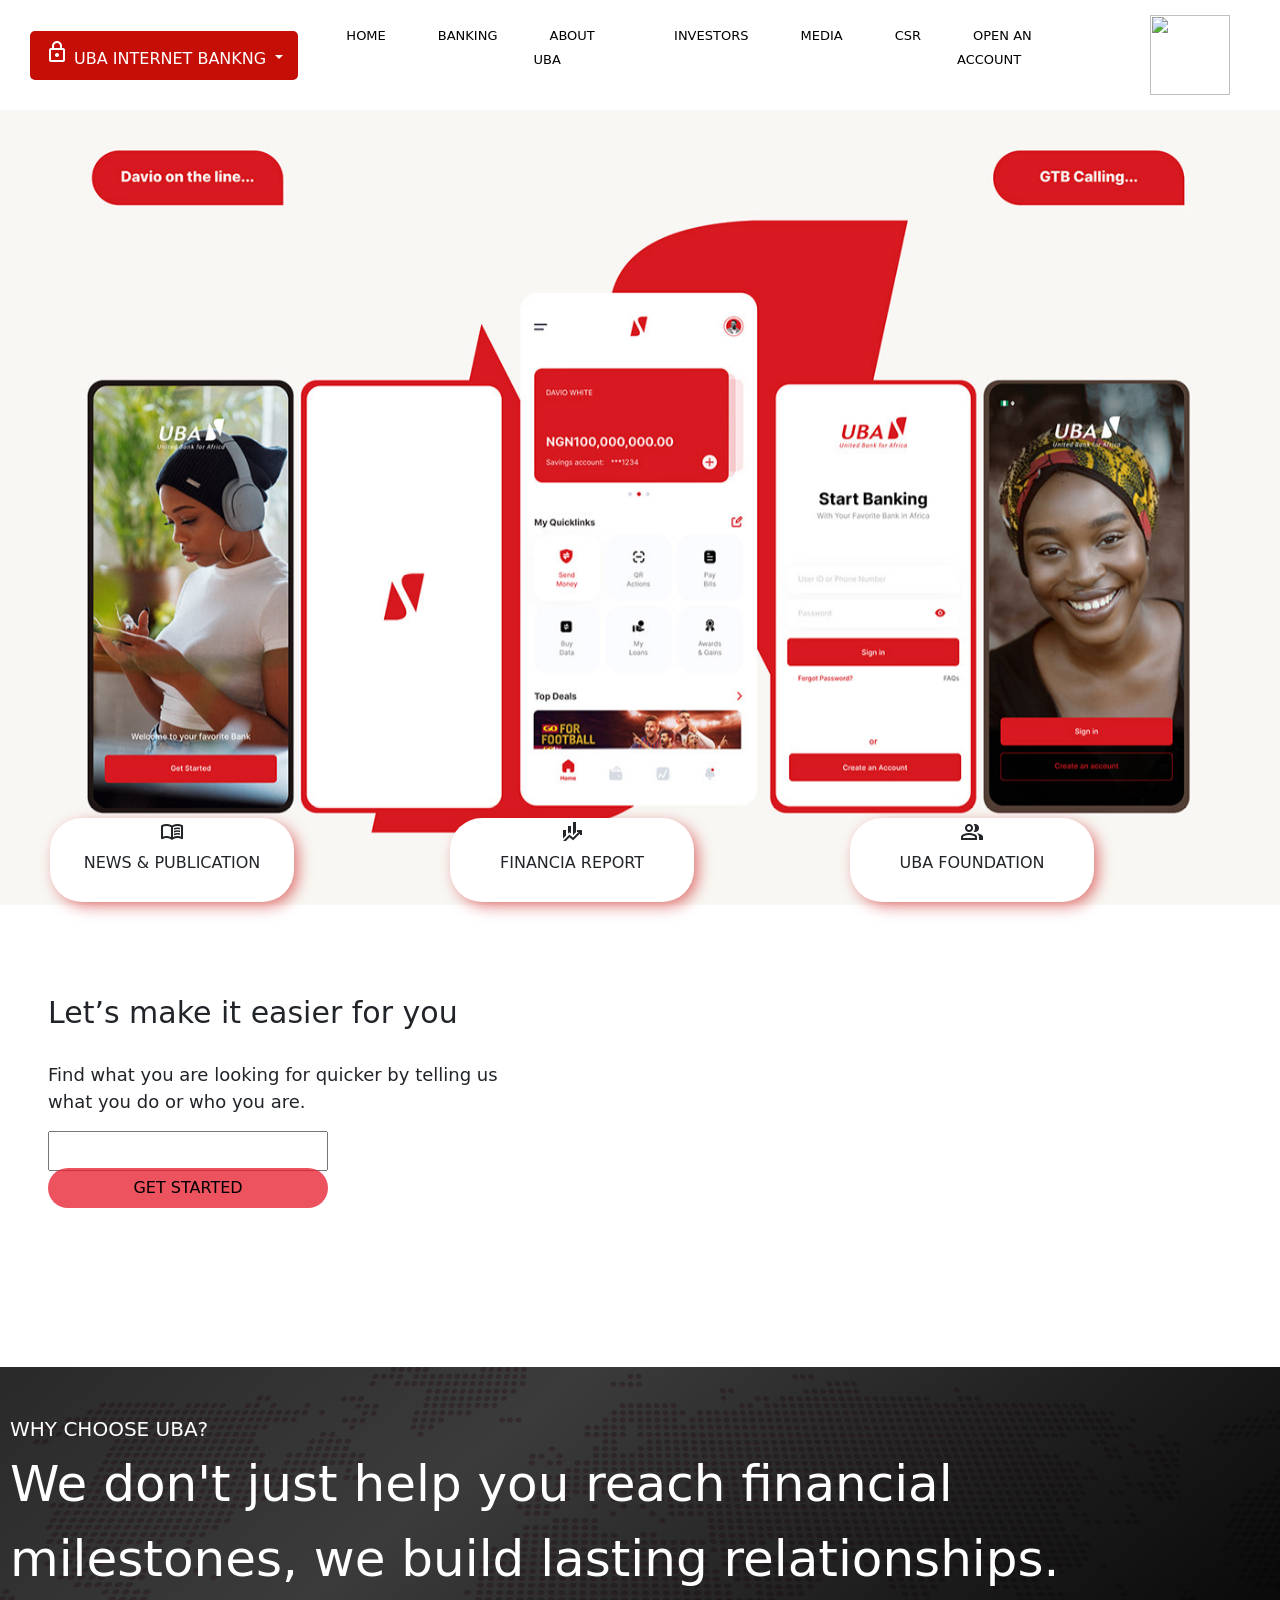
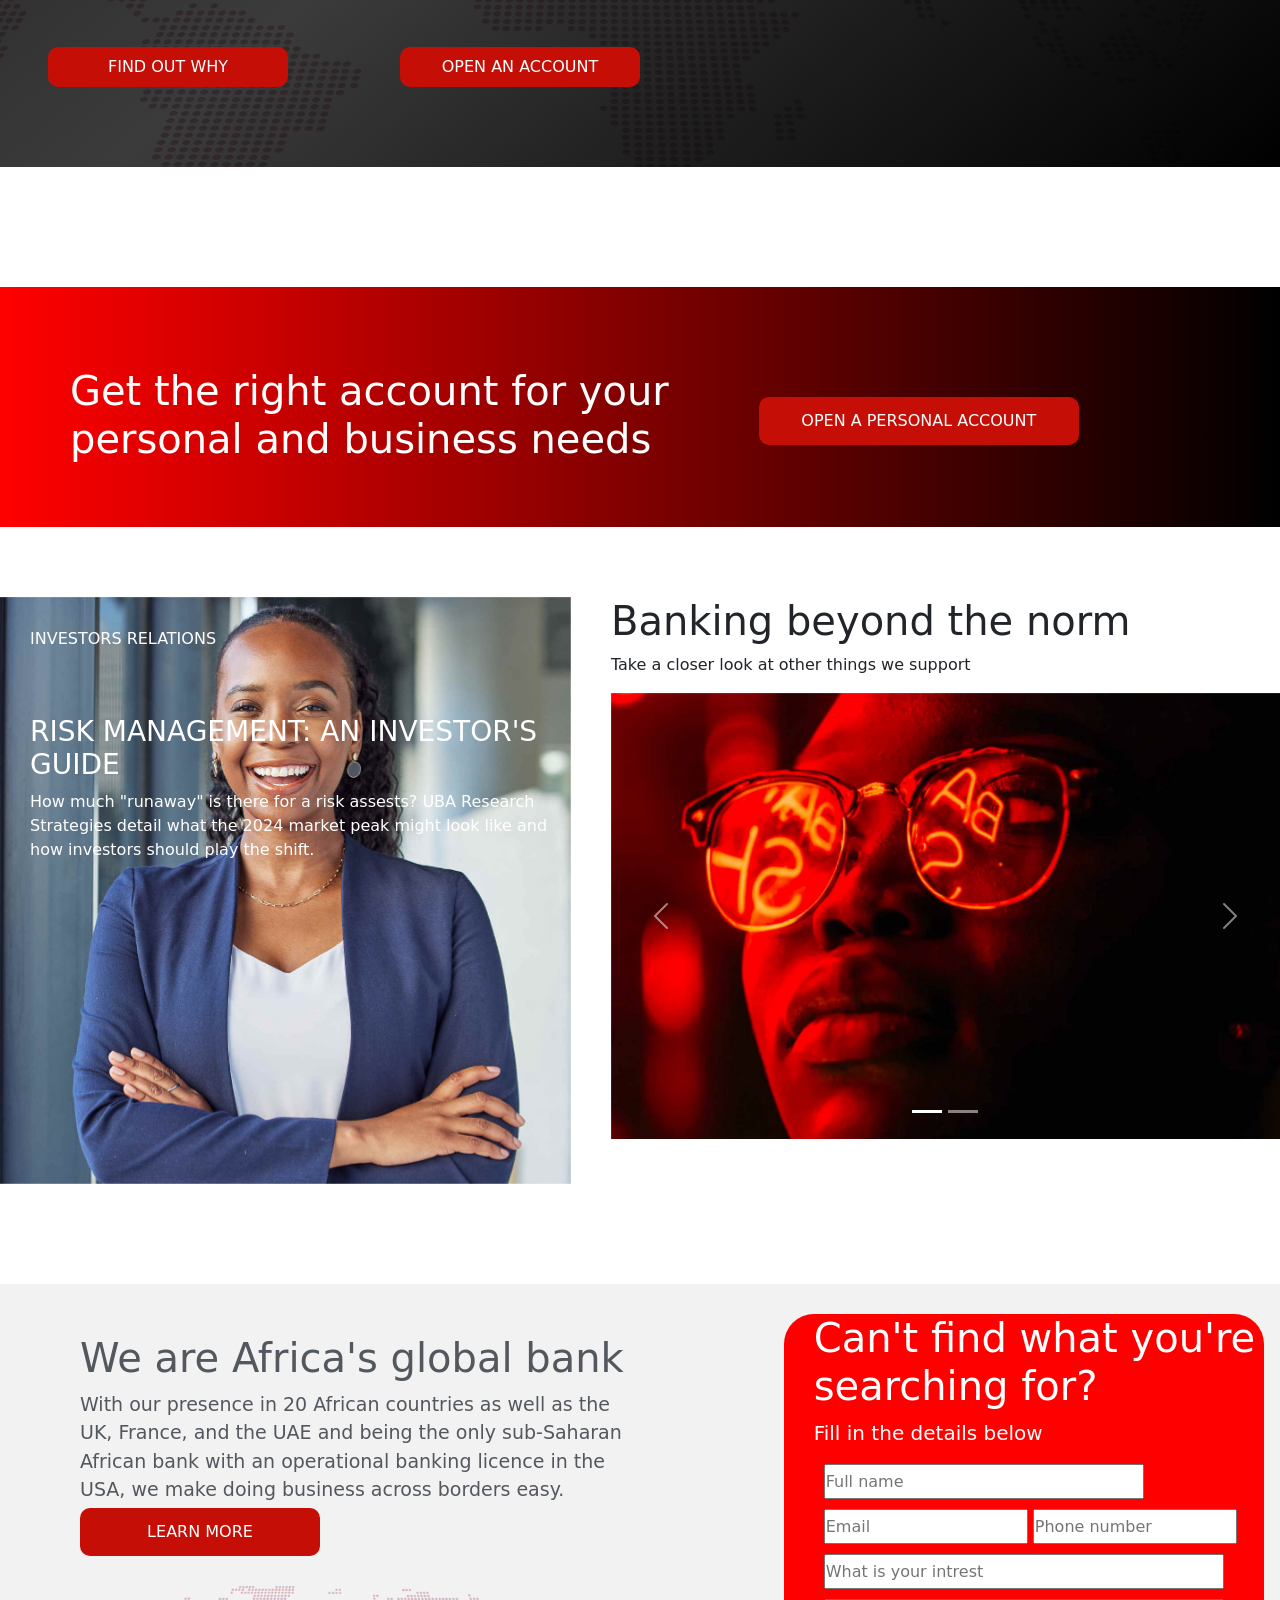
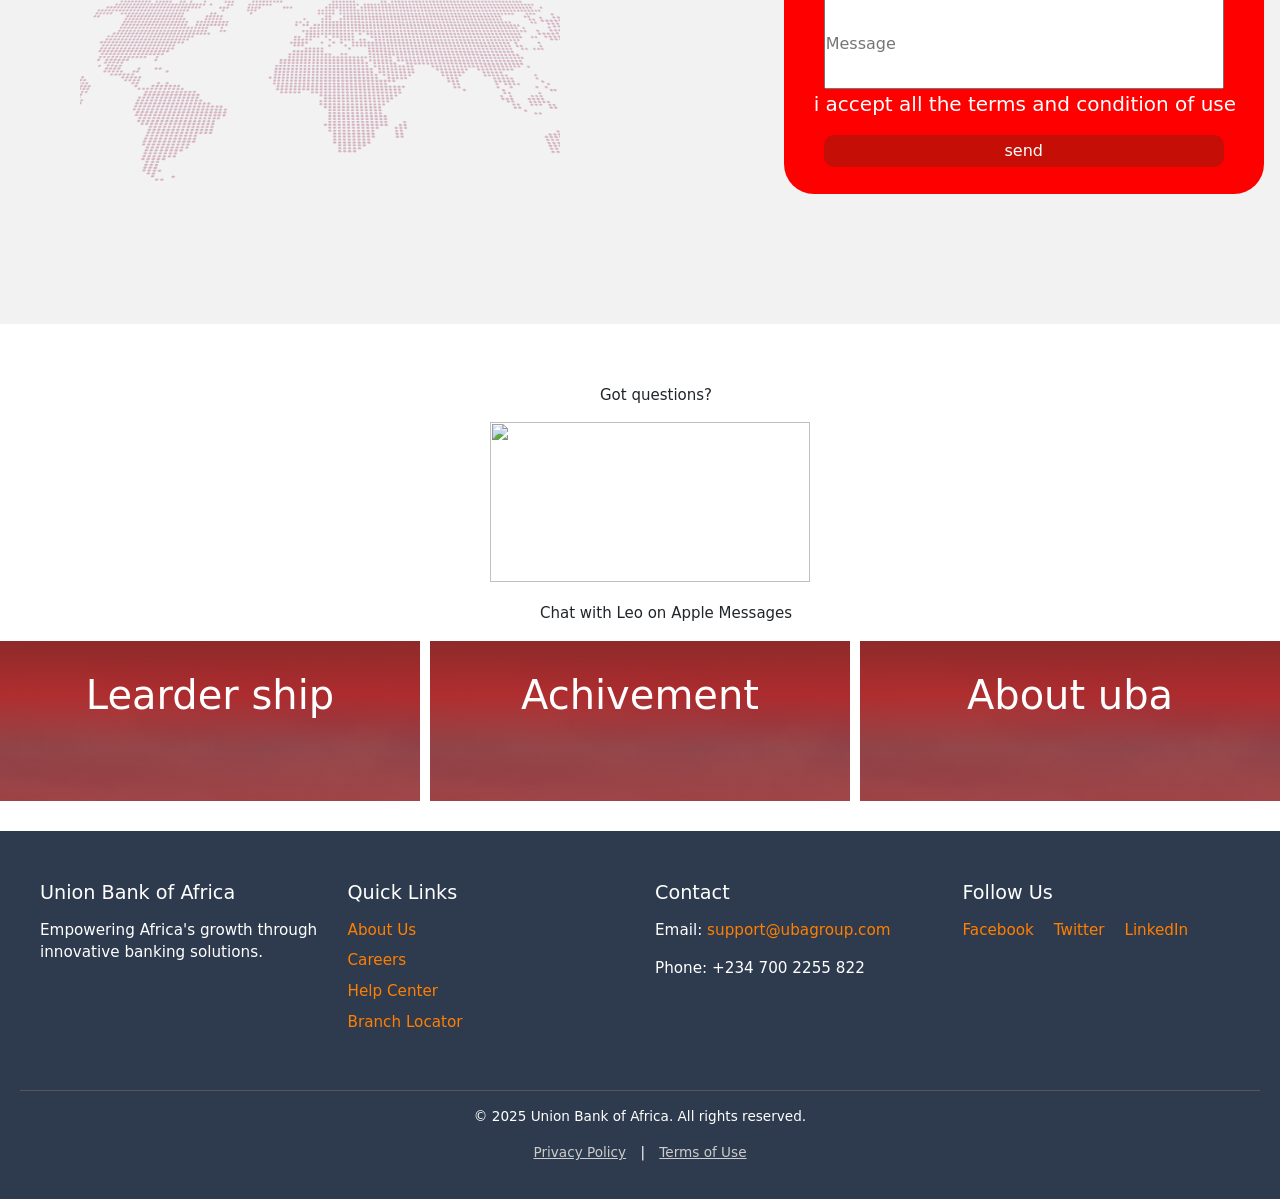
==== index.html @ 932783dd "all file" ====
<!DOCTYPE html>
<html lang="en">

<head>
    <meta charset="UTF-8">
    <meta name="viewport" content="width=device-width, initial-scale=1.0">

    <title>UBA Header</title>
    <link rel="stylesheet" href="./css/index.css">
    <link rel="stylesheet" href="https://fonts.googleapis.com/css2?family=Material+Symbols+Outlined" />
    <link rel="stylesheet" href="./js/index.js">
    <link href="https://cdn.jsdelivr.net/npm/bootstrap@5.3.5/dist/css/bootstrap.min.css" rel="stylesheet"
        integrity="sha384-SgOJa3DmI69IUzQ2PVdRZhwQ+dy64/BUtbMJw1MZ8t5HZApcHrRKUc4W0kG879m7" crossorigin="anonymous">
    <style>
        .material-symbols-outlined {
            font-variation-settings:
                'FILL' 0,
                'wght' 400,
                'GRAD' 0,
                'opsz' 24
        }
    </style>
</head>

<body>

    <header class="header">
        <!-- <button class="btn">
            <span class="material-symbols-outlined">
                lock
            </span>
            <span>UBA INTERNET BANKNG</span>
            <ul>
                <li>personal</li>
                <li>buniess</li>
                <li>Gallery</li>
            </ul>
        </button> -->
        <div class="dropdown">
            <a class="btn btn-secondary dropdown-toggle" href="#" role="button" data-bs-toggle="dropdown" aria-expanded="false">
                <span class="material-symbols-outlined">
                    lock
                </span>
                <span>UBA INTERNET BANKNG</span>
            </a>
          
            <ul class="dropdown-menu">
              <li><a class="dropdown-item" href="./pages/personal.html">Personal</a></li>
              <li><a class="dropdown-item" href="./pages/buniess.html">Business</a></li>
              <li><a class="dropdown-item" href="./pages/galary.html">Gallery</a></li>
            </ul>
          </div>
        <!-- <span class="material-symbols-outlined" style="color: red;">
			home
			</span> -->

        <nav class="nav-bar">
            <ul>
                <li><a href="#">HOME</a></li>
                <li><a href="#">BANKING</a></li>
                <li><a href="#">ABOUT UBA</a></li>
                <li><a href="#">INVESTORS</a></li>
                <li><a href="#">MEDIA</a></li>
                <li><a href="#">CSR</a></li>
                <li><a href="./pages/openaccount.html">OPEN AN ACCOUNT</a></li>
            </ul>
        </nav>

        <div class="utility-links">
            <!-- <a href="#"><span class="material-symbols-outlined">
				search
				</span></a> -->
            <a href="#"><img src="https://www.ubagroup.com/wp-content/uploads/2018/06/UBA-Logo.svg" width="80px"
                    height="80px" alt=""></a>
        </div>

        <div class="hamburger-menu" id="hamburger-menu">
            <span>&#9776;</span>
        </div>
    </header>


    <div id="carouselExampleSlidesOnly" class="carousel slide" data-bs-ride="carousel">
        <div class="carousel-inner">

            <div class="carousel-item active">
                <img src="../muti/images/ubapics.jpg" class="d-block w-100" alt="...">
            </div>
            <div class="carousel-item">
                <img src="../muti/images/usa599.jpg" class="d-block w-100" alt="...">
            </div>
            <div class="carousel-item">
                <img src="../muti/images/uba333.jpg" class="d-block w-100" alt="...">
            </div>
        </div>
    </div>
    <div class="container">
        <div class="one">
            <span class="material-symbols-outlined">
                menu_book
            </span>
            <P>NEWS & PUBLICATION</P>
        </div>
        <div class="two">
            <span class="material-symbols-outlined">
                finance_mode
            </span>
            <p>FINANCIA REPORT</p>
        </div>
        <div class="three">
            <span class="material-symbols-outlined">
                group
            </span>
            <p>UBA FOUNDATION</p>
        </div>
    </div>

    <div class="custom">
        <div>
            <h1>
                Let’s make it easier for you
            </h1>
            <p>Find what you are looking for quicker by telling us <br> what you do or who you are.</p>
            <div>
                <input type="text" class="inii">
                <button type="button" class="get">GET STARTED</button>
            </div>
        </div>
        <div class=" on">
            <iframe width="560" height="315" src="https://www.youtube.com/embed/4YV7Xk9snx8?si=JheigsxNNStD18fb"
                title="YouTube video player" frameborder="0"
                allow="accelerometer; autoplay; clipboard-write; encrypted-media; gyroscope; picture-in-picture; web-share"
                referrerpolicy="strict-origin-when-cross-origin" allowfullscreen class="john"></iframe>
        </div>
    </div>

    <div class="old">
        <h2>
            WHY CHOOSE UBA?
        </h2>

        <p>We don't just help you reach financial <br> milestones, we build lasting relationships.</p>
        <div class="only">
            <button class="oneb">FIND OUT WHY</button>
            <button class="twob">OPEN AN ACCOUNT</button>
        </div>
        <!-- <img src=".//muti/images/world-map (2).png" alt=""> -->
    </div>
    <div class="raf">
        <h1>
            Get the right account for your <br> personal and business needs
        </h1>
        <button>OPEN A PERSONAL ACCOUNT</button>
    </div>

    <section class="six">
        <div id="carouselExampleSlidesOnly" class="carousel slide" data-bs-ride="carousel">
            <div class="carousel-inner">
                <div class="inv">
                    <p>INVESTORS RELATIONS</p><br><br>
                    <h3>RISK MANAGEMENT: AN INVESTOR'S GUIDE</h3>
                    <p>How much "runaway" is there for a risk assests? UBA Research Strategies detail what the 2024 market peak might look like and how investors should play the shift.</p>
                </div>
                <div class="carousel-item active">
                    <img src="./muti/images/career-1-a-1-1 (2).jpg" class="d-block w-100" alt="...">
                    
                </div>
                <div class="carousel-item">
                    <img style="height: 90vh;" src="./muti/images/UBA-Investor-Management (2).jpg" class="d-block w-100"
                        alt="...">
                </div>
                <div class="carousel-item">
                    <img style="height: 90vh;" src="./muti/images/uba-foundation (2).jpg" class="d-block w-100"
                        alt="...">
                </div>
            </div>
        </div>

        <div>
            <h1>Banking beyond the norm</h1>
            <p>Take a closer look at other things we support</p>
            <div id="carouselExampleIndicators" class="carousel slide">
                <div class="carousel-indicators">
                    <button type="button" data-bs-target="#carouselExampleIndicators" data-bs-slide-to="0"
                        class="active" aria-current="true" aria-label="Slide 1"></button>
                    <button type="button" data-bs-target="#carouselExampleIndicators" data-bs-slide-to="1"
                        aria-label="Slide 2"></button>
                </div>
                <div class="carousel-inner">
                    <div class="carousel-item active">
                        <img src="./muti/images/UBA-section-inner-page-red-tv (2).jpg" class="d-block w-100" alt="...">
                    </div>
                    <div class="carousel-item">
                        <img src="./muti/images/uba-african-child-2022g (2).jpg" class="d-block w-100" alt="...">
                    </div>
                </div>
                <button class="carousel-control-prev" type="button" data-bs-target="#carouselExampleIndicators"
                    data-bs-slide="prev">
                    <span class="carousel-control-prev-icon" aria-hidden="true"></span>
                    <span class="visually-hidden">Previous</span>
                </button>
                <button class="carousel-control-next" type="button" data-bs-target="#carouselExampleIndicators"
                    data-bs-slide="next">
                    <span class="carousel-control-next-icon" aria-hidden="true"></span>
                    <span class="visually-hidden">Next</span>
                </button>
            </div>
        </div>
    </section>

    <div class="doit">
        <div class="ola">
            <h1>We are Africa's global bank </h1>
            <p> With our presence in 20 African countries as well as the <br> UK, France, and the UAE and being the only
                sub-Saharan <br> African bank with an operational banking licence in the <br> USA, we make doing
                business across borders easy.</p>

            <button>LEARN MORE</button>
            <div>
                <img src="./muti/images/world-map (2).png" alt="">
            </div>
        </div>
        <div class="done">
            <h1>Can't find what you're <br> searching for?</h1>
            <p> Fill in the details below</p>
            <input type="Full name" placeholder="Full name" class="chur">
            <input type="email" placeholder="Email" class="young">
            <input type="phone number" placeholder="Phone number" class="number">
            <input type="what is your intrest" placeholder="What is your intrest" class="int">
            <input type="message" placeholder="Message" class="message">

            <p> i accept all the terms and condition of use</p>

            <button>send</button>
        </div>
    </div>


    <div class="mess">
        <p>
            Got questions?
        </p>
        <img src="https://www.ubagroup.com/wp-content/uploads/2022/09/Messages-for-Business-Icon.svg" alt="">
        <p class="leo">
            Chat with Leo on Apple Messages
        </p>
    </div>


    <div class="con">
        <div class="led">
            <h1>Learder ship</h1>
        </div>
        <div class="ach">
            <h1>Achivement</h1>
        </div>
        <div class="abo">
            <h1>About uba</h1>
        </div>
    </div>

    <footer class="uba-footer">
        <div class="footer-container">
          <div class="footer-col">
            <h4>Union Bank of Africa</h4>
            <p>Empowering Africa's growth through innovative banking solutions.</p>
          </div>
      
          <div class="footer-col">
            <h5>Quick Links</h5>
            <ul>
              <li><a href="/about">About Us</a></li>
              <li><a href="/careers">Careers</a></li>
              <li><a href="/help">Help Center</a></li>
              <li><a href="/locations">Branch Locator</a></li>
            </ul>
          </div>
      
          <div class="footer-col">
            <h5>Contact</h5>
            <p>Email: <a href="mailto:support@ubagroup.com">support@ubagroup.com</a></p>
            <p>Phone: +234 700 2255 822</p>
          </div>
      
          <div class="footer-col">
            <h5>Follow Us</h5>
            <div class="social-icons">
              <a href="#">Facebook</a>
              <a href="#">Twitter</a>
              <a href="#">LinkedIn</a>
            </div>
          </div>
        </div>
      
        <div class="footer-bottom">
          <p class="">&copy; 2025 Union Bank of Africa. All rights reserved.</p>
          <p><a href="/privacy">Privacy Policy</a> | <a href="/terms">Terms of Use</a></p>
        </div>
      </footer>
      
    
</body>
<script src="script.js"></script>
<script src="script.js"></script>
<script src="https://cdn.jsdelivr.net/npm/bootstrap@5.3.5/dist/js/bootstrap.bundle.min.js"
    integrity="sha384-k6d4wzSIapyDyv1kpU366/PK5hCdSbCRGRCMv+eplOQJWyd1fbcAu9OCUj5zNLiq"
    crossorigin="anonymous"></script>

</html>
---- css/index.css ----
/* General Styles */
* {
    margin: 0;
    padding: 0;
    box-sizing: border-box;
}

body {
    font-family: Arial, sans-serif;
    color: black;
}

header {
    display: flex;
    justify-content: space-between;
    align-items: center;
    padding: 15px 30px;
    /* background-color: #e60012; UBA's Red Color */
    color: black;
}
.header .btn{
    padding: 9px 15px;
    background-color: #c40e06;
    color: white;
    border: none;
    border-radius: 5px;
}

.logo img {
    height: 50px; /* Adjust based on logo size */
}

.nav-bar ul {
    list-style: none;
    display: flex;
    gap: 20px;
}

.nav-bar ul li {
    display: inline-block;
}

.nav-bar ul li a {
    color: black;
    text-decoration: none;
    font-size: 13px;
    padding: 8px 16px;
    transition: background-color 0.3s ease;
}

.nav-bar ul li a:hover {
    background-color: #ff6f00; /* Hover color */
    border-radius: 4px;
}

.utility-links a {
    color: black;
    text-decoration: none;
    margin-left: 20px;
    font-size: 16px;
    padding: 50px 20px 1px;
    transition: background-color 0.3s ease;
}

.utility-links a:hover {
    background-color: #ff6f00;
    border-radius: 4px;
}

/* Hamburger Menu */
.hamburger-menu {
    display: none;
    cursor: pointer;
    font-size: 30px;
}

@media (max-width: 768px) {
    /* On mobile, hide the nav links and show the hamburger */
    .nav-bar ul {
        display: none;
        width: 100%;
        flex-direction: column;
        gap: 0;
        padding: 0;
    }

    .nav-bar ul li {
        width: 100%;
        text-align: center;
        padding: 10px 0;
        background-color: #e60012;
    }

    .nav-bar ul li a {
        display: block;
        width: 100%;
    }

    .hamburger-menu {
        display: block;
    }

    .nav-bar.active ul {
        display: flex;
    }

    /* Utility links */
    .utility-links {
        display: none;
    }
}

@media (min-width: 769px) {
    .hamburger-menu {
        display: none;
    }
}



/* General reset */
* {
    margin: 0;
    padding: 0;
    box-sizing: border-box;
}

body {
    font-family: Arial, sans-serif;
}

/* Carousel Section */
.carousel {
    position: relative;
    width: 100%;
    max-width: 100%;
    overflow: hidden;
}

.carousel-container {
    display: flex;
    transition: transform 0.5s ease-in-out;
}

.carousel-slide {
    display: flex;
}

.carousel-item {
    min-width: 100%;
    transition: opacity 1s ease-in-out;
}

.carousel-item img {
    width: 100%;
    height: auto;
    display: block;
}

/* Navigation Arrows */
.prev, .next {
    position: absolute;
    top: 50%;
    transform: translateY(-50%);
    background-color: rgba(0, 0, 0, 0.5);
    color: white;
    border: none;
    padding: 15px;
    font-size: 24px;
    cursor: pointer;
    z-index: 1;
}

.prev {
    left: 10px;
}

.next {
    right: 10px;
}

.prev:hover,
.next:hover {
    background-color: rgba(0, 0, 0, 0.7);
}

/* Media Queries for Responsiveness */
@media (max-width: 768px) {
    .carousel-item img {
        object-fit: cover; /* Ensures images fill the space and maintain aspect ratio */
    }

    .prev, .next {
        padding: 10px;
        font-size: 18px;
    }
}


.container{
    display: flex;
    gap: 10em;
    /* justify-content: space-evenly; */
    width: 5em;
    top: 820px;
    z-index: 5;
    position: absolute;
    /* padding-left: -900em; */
     left:2.5em; 
    /* background-color: white; */
}

.one{
    background-color: white;
    width: 15em;
    text-align: center;
    border-radius: 30px;
    height: 5em;
    box-shadow:    inset 0 -3em 3em white,
    0 0 0 2px white,
    0.3em 0.3em 1em rgb(200 0 0 / 60%); ;
}

.two{
    background-color: white;
    width: 15em;
    text-align: center;
    border-radius: 30px;
    height: 5em; 
    box-shadow:    inset 0 -3em 3em white,
    0 0 0 2px white,
    0.3em 0.3em 1em rgb(200 0 0 / 60%); ;
}

.three{
    background-color: white;
    width: 15em;
    text-align: center;
    border-radius: 30px;
    height: 5em;
    /* box-shadow:  12px 10px 5px 12px  antiquewhite;; */
    box-shadow:    inset 0 -3em 3em white,
    0 0 0 2px white,
    0.3em 0.3em 1em rgb(200 0 0 / 60%); ;
}
.one:hover{
    color: #e60012;
}
.two:hover{
    color: #e60012;
}
.three:hover{
    color: #e60012;
}

 @media (max-width: 768px){
    .container{
        display: block;
        margin-top: -450px;
        gap: 30px;
        width: 90%;
        left: 0em;
        box-shadow: none;
       
    }

    .one{
        width: 100%;
    /* left: -900; */
    }

    .two{
        width: 100%;
        margin-top: 2em;
    }
    .three{
        width: 100%;
        margin-top: 2em;
    }
} 
.custom{
    display: flex;
    margin-top: 90px;
    margin-left:3em ;
    gap: 30px;
    /* width: 100%; */
}


 .john{
    border-radius: 30px;
    /* border: thick solid red; */
    /* width: 90px; */
 }

 .custom h1{
    font-size: 30px;
 }

 .custom p{
    margin-top: 30px;
    font-size: 18px;
 }
.inii{
    width:280px;
    height: 40px;
    left: 0.1em;
}

.get{
    width: 280px;
    position: absolute;
    top: 73em;
    background-color: #e71b2cc1;
    border: none;
    border-radius: 20px;
    height: 40px;
    /* left: 0.1em; */
    left: 3em;
}

@media (max-width: 768px){
    .custom{ 
        display: block;
        margin-top:400px ;
        left: 2em;
    }
    .john{
        width: 100%;
        margin-top: 100px;
        margin-left: -30px;
        /* height: 10em; */
      
    }
    .inii{
        width: 90%;
        border: thin solid black;
        /* height: 40px; */
        /* left:0.1em ; */
        right: -3em;
        /* margin-bottom: 1px; */
    }
    .get{
        width: 80%;
        margin-top: -200px;
        right: 3em;
    }


}
.old{
height: 25em;
width:100%;
background-image: linear-gradient(140deg, rgba(0, 0, 0, 0.84), rgba(0, 0, 0, 0.767), rgba(0, 0, 0, 0.89),
black), url(../muti/images/world-map\ \(2\).png) ;
/* width: 99%; */
margin-top: 50px;
position: relative;

}

.old h2{
   color: white;
  font-size:20px;
  position: absolute;
  top: 50px;
  left: 10px;
}
.old p{
    color: white;
    font-size: 50px;
    position: absolute;
    top: 80px;
    left: 10px;
}
 .oneb{
    background-color: #c40e06;
    position: absolute;
    top: 280px;
    left: 3em;
    width: 15em;
    height: 2.5em;
   color: white;
   border-radius: 10px;
   border:none;
 }

 .twob{
    background-color: #c40e06;
    position: absolute;
    top: 280px;
    left: 25em;
    width: 15em;
    height: 2.5em;
   color: white;
   border-radius: 10px;
   border:none; 
 }

  @media (max-width: 768px){
    .old{
        width: 100%;
        height: 50em;
    }

     .oneb{
        margin-left: none;
        margin-right: -60px;
        margin-top: 260px;
    } 
    .twob{
        top: 600px;
        left: 50px;
    }
     .only{
        /* display: block; */
        /* margin-top: -590px; */

     }
 } 


 .raf{
    display:  flex;
    gap: 90px;
  /* margin-left: 30px; */
  margin-top: 120px;
  height: 15em;
width:100%;
background-image: linear-gradient(90deg,rgb(255, 0, 0), rgb(0, 0, 0) );
    
 }

 .raf h1{
    color: white;
    /* margin-left: 20px; */
    padding-left: 70px;
    margin-top: 80px;
 }

 

 .raf button{
    width: 20em;
    height: 3em;
    border-radius: 10px;
    background-color: #c40e06;
    /* padding-left: 90px; */
    margin-top: 110px;
    border-color: none;
    border: none;
    color: white;
 }

 

 @media (max-width: 768px){
    .raf{
        display: block;
        width: 100%;
    }

    .raf h1{
        padding-left: 10px;
        padding-top: 50px;
        /* margin-top: -20px; */
    }
    .raf button{
        margin-top: 30px;
        margin-left: 30px;
    }
 }

.six{
    margin-top: 70px;
    display: flex;
    gap: 40px;
    width: 100%;
}
.six .inv{
    /* margin-bottom: -150px; */
    z-index: 7;
    position: absolute;
    padding-top: 30px;
    padding-left: 30px;
    color: white;
}
.six img{
    /* height: 100%; */
}

@media (max-width: 768px) {
    .six{
        display: block;
    }
    .six #carouselExampleIndicators{
        border-radius: 100%;
        margin-top: 80px;
    }
}


.doit{
    display: flex;
    background-color: rgb(242, 242, 242);
    width: 100%;
    height: 40em;
    margin-top: 100px;
    padding-left:5em;

    gap: 20em;
}


.ola img{
    width: 30em;
    /* padding-left: 30em; */
    margin-top: 30px;
    /* margin-left: 6px; */
    /* margin; */

}

.ola h1{
    font-size: 40px;
    margin-top: 50px;
   color:rgb(83, 88, 94); 

}
.ola p{
    font-size: 19px;
    color:rgb(83, 88, 94); 
    /* margin-bottom: -100px; */
}

.ola button{
    width: 15em;
    height: 3em;
    border-radius: 10px;
    background-color: #c40e06;
    /* padding-left: 90px; */
    /* margin-top: 110px; */
    /* border-color: none; */
    border: none;
    color: white;
    margin-top: -90px;
}

.done{
    border: red;
    /* color: red; */
    background-color: red;
    width: 30em;
    height: 20em;
    margin-left: -10em;
    border-radius: 30px;
    height: 30em;
    margin-top: 30px;
}

.done h1{
    color: white;
    margin-left: 30px;

}

.done p{
    margin-left: 30px;
    color: white;
    font-size: 20px;
}
.chur{
    width: 20em;
    margin-left: 40px;
    height: 35px;
}

.young{
    /* width: 20em; */
    margin-left: 40px;
    height: 35px;
    margin-top: 10px; 
}
.number{
    /* width: 20em; */
    /* margin-left: 40px; */
    height: 35px;
     /* margin-top: 10px;  */
}
.int{
    width: 25em;
    margin-left: 40px;
    height: 35px;
    margin-top: 10px; 
}

.message{
    width: 25em;
    margin-left: 40px;
    height: 90px;
    margin-top: 10px; 
}


.done button{
    width: 25em;
    height: 2em;
    border-radius: 10px;
    background-color: #c40e06;
    /* padding-left: 90px; */
    /* margin-top: 110px; */
    /* border-color: none; */
    border: none;
    color: white;
    /* margin-top: -90px; */
    margin-left: 40px;
}

@media (max-width: 768px) {
    .doit{
        width: 100%;
        display: block;
    }
    .doit img{
        width: 100%;
    }
    .done{
        border: red;
        /* color: red; */
        background-color: red;
        width: 30em;
        /* height: 20em; */
        /* margin-left: em; */
        border-radius: 30px;
        height: 35em;
        margin-top: 30px;
        /* padding-left: -90px; */
    }
    .done h1{
        color: white;
        padding-top: 30px;
        padding-left: 100px;
        /* margin-left: 30px; */
    
    }
    
    .done p{
        padding-left: 95px;
        color: white;
        margin-top: 20px;
        font-size: 17px;
        width: 100%;
    }
    .chur{
        width: 20em;
        margin-left: 120px;
        text-align: center;
        height: 35px;
    }
    
    .young{
        width: 20em;
        margin-left: 120px;
        text-align: center;
        height: 35px;
        margin-bottom: 10px;
        margin-top: 10px; 
    }
    .number{
        width: 20em;
        margin-left: 120px;
        height: 35px;
        /* margin: 10px; */
        text-align: center;
         /* margin-top: 10px;  */
    }
    .int{
        width: 20em;
        margin-left: 120px;
        height: 35px;
        text-align: center;
        margin-top: 10px; 
    }
    
    .message{
        width: 20em;
        margin-left: 120px;
        text-align: center;
        height: 90px;
        margin-top: 10px; 
    }
    
    
    .done button{
        width: 20em;
        height: 2em;
        border-radius: 10px;
        background-color: #c40e06;
        border: none;
        color: white;
        margin-left: 120px;
        margin-top: 20px;
    }
}

.mess{
margin-left: 490px;
margin-top: 60px;
}
.mess p{
    font-size: 15px;
    margin-left: 110px;
}
.mess img{
    width: 20em;
    height: 10em;
}
.mess .leo{
    margin-left: 50px;
    margin-top: 20px;
}

@media (max-width: 768px){
    .mess{
        margin-top: 550px;
        margin-left: 10px;
    }
}

.con{
    display: flex;
    gap: 10px;
    /* padding-left: 80px; */
    margin-top: 30p;
    width: 100%;
}

.led{
    background-image: linear-gradient(0deg, rgba(158, 48, 48, 0.84), rgba(139, 37, 37, 0.767), rgba(175, 28, 28, 0.89),
    rgb(142, 42, 42)), url(../muti/images/UBA-Header-inner-page-about-uba\ \(2\).jpg) ;
    width: 30em;
    height: 10em;
    text-align: center;
    /* margin-top: 30px; */
}

.led h1{
    margin-top: 30px;
    color: white; 
}

.ach{
    background-image: linear-gradient(0deg, rgba(158, 48, 48, 0.84), rgba(139, 37, 37, 0.767), rgba(175, 28, 28, 0.89),
    rgb(142, 42, 42)), url(../muti/images/UBA-Header-inner-page-about-uba\ \(2\).jpg) ;
    width: 30em;
    height: 10em;
    text-align: center; 
}

.ach h1{
    margin-top: 30px;
    color: white; 
}

.abo{
    background-image: linear-gradient(0deg, rgba(158, 48, 48, 0.84), rgba(139, 37, 37, 0.767), rgba(175, 28, 28, 0.89),
    rgb(142, 42, 42)), url(../muti/images/UBA-Header-inner-page-about-uba\ \(2\).jpg) ;
    width: 30em;
    height: 10em;
    text-align: center; 
}

.abo h1{
    margin-top: 30px;
    color: white; 
}

@media (max-width: 768px) {
    .con{
        display: block;
    }
    .led h1{
        margin-top: 90px;
        /* color: white;  */
    }


}

.uba-footer {
    background-color: #2E3B4E;
    color: #fff;
    padding: 50px 20px 20px;
    font-size: 0.95rem;
    margin-top: 30px;
  }
  
  .footer-container {
    display: flex;
    justify-content: space-between;
    flex-wrap: wrap;
    max-width: 1200px;
    margin: 0 auto;
    gap: 30px;
  }
  
  .footer-col {
    flex: 1 1 200px;
    min-width: 200px;
  }
  
  .footer-col h4, .footer-col h5 {
    font-size: 1.2rem;
    margin-bottom: 15px;
  }
  
  .footer-col ul {
    list-style: none;
    padding: 0;
  }
  
  .footer-col ul li {
    margin: 8px 0;
  }
  
  .footer-col ul li a,
  .footer-col a {
    color: #FF7F00;
    text-decoration: none;
  }
  
  .footer-col ul li a:hover {
    text-decoration: underline;
  }
  
  .social-icons a {
    margin-right: 15px;
    display: inline-block;
  }
  
  .footer-bottom {
    text-align: center;
    margin-top: 40px;
    border-top: 1px solid #555;
    padding-top: 15px;
    font-size: 0.85rem;
  }
  
  .footer-bottom a {
    color: #ccc;
    margin: 0 10px;
  }
  
  /* Responsive Design */
  @media (max-width: 768px) {
    .footer-container {
      flex-direction: column;
      align-items: center;
      text-align: center;
    }
  
    .footer-col {
      margin-bottom: 30px;
    }
  }
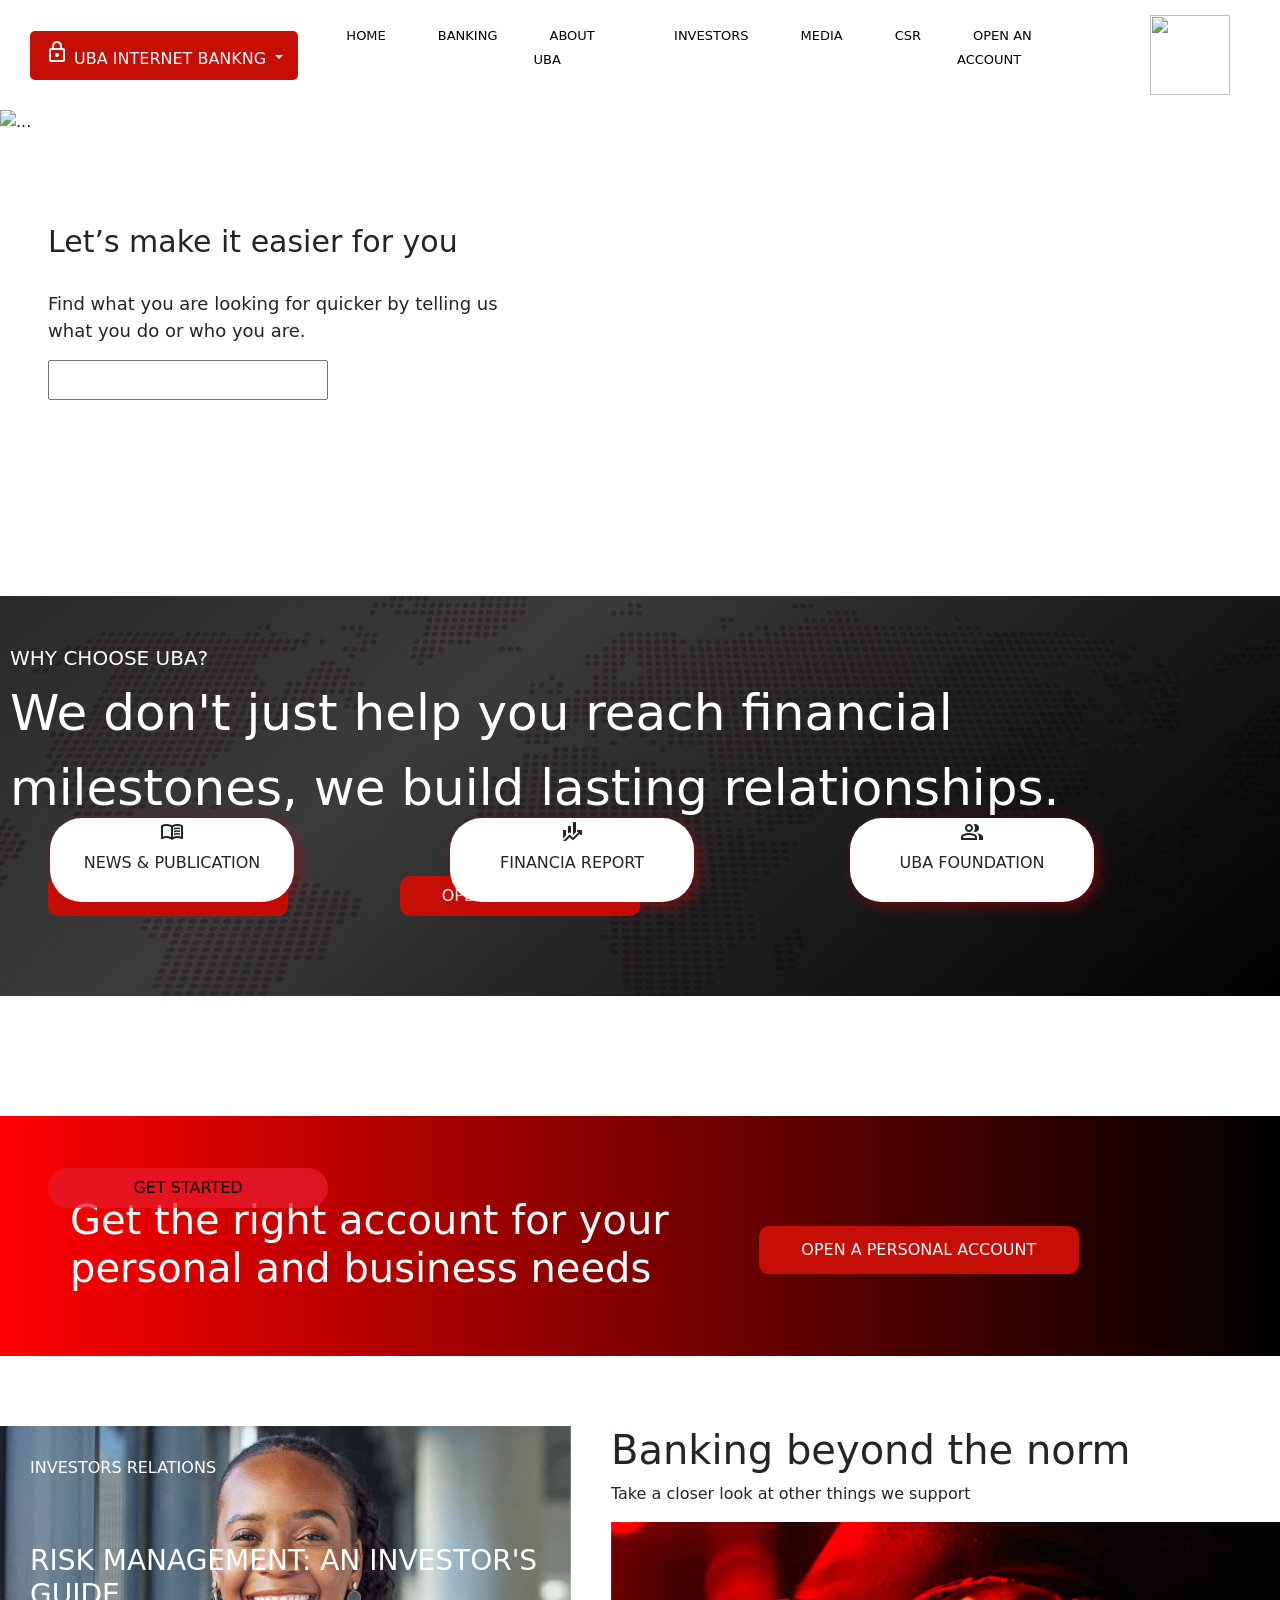
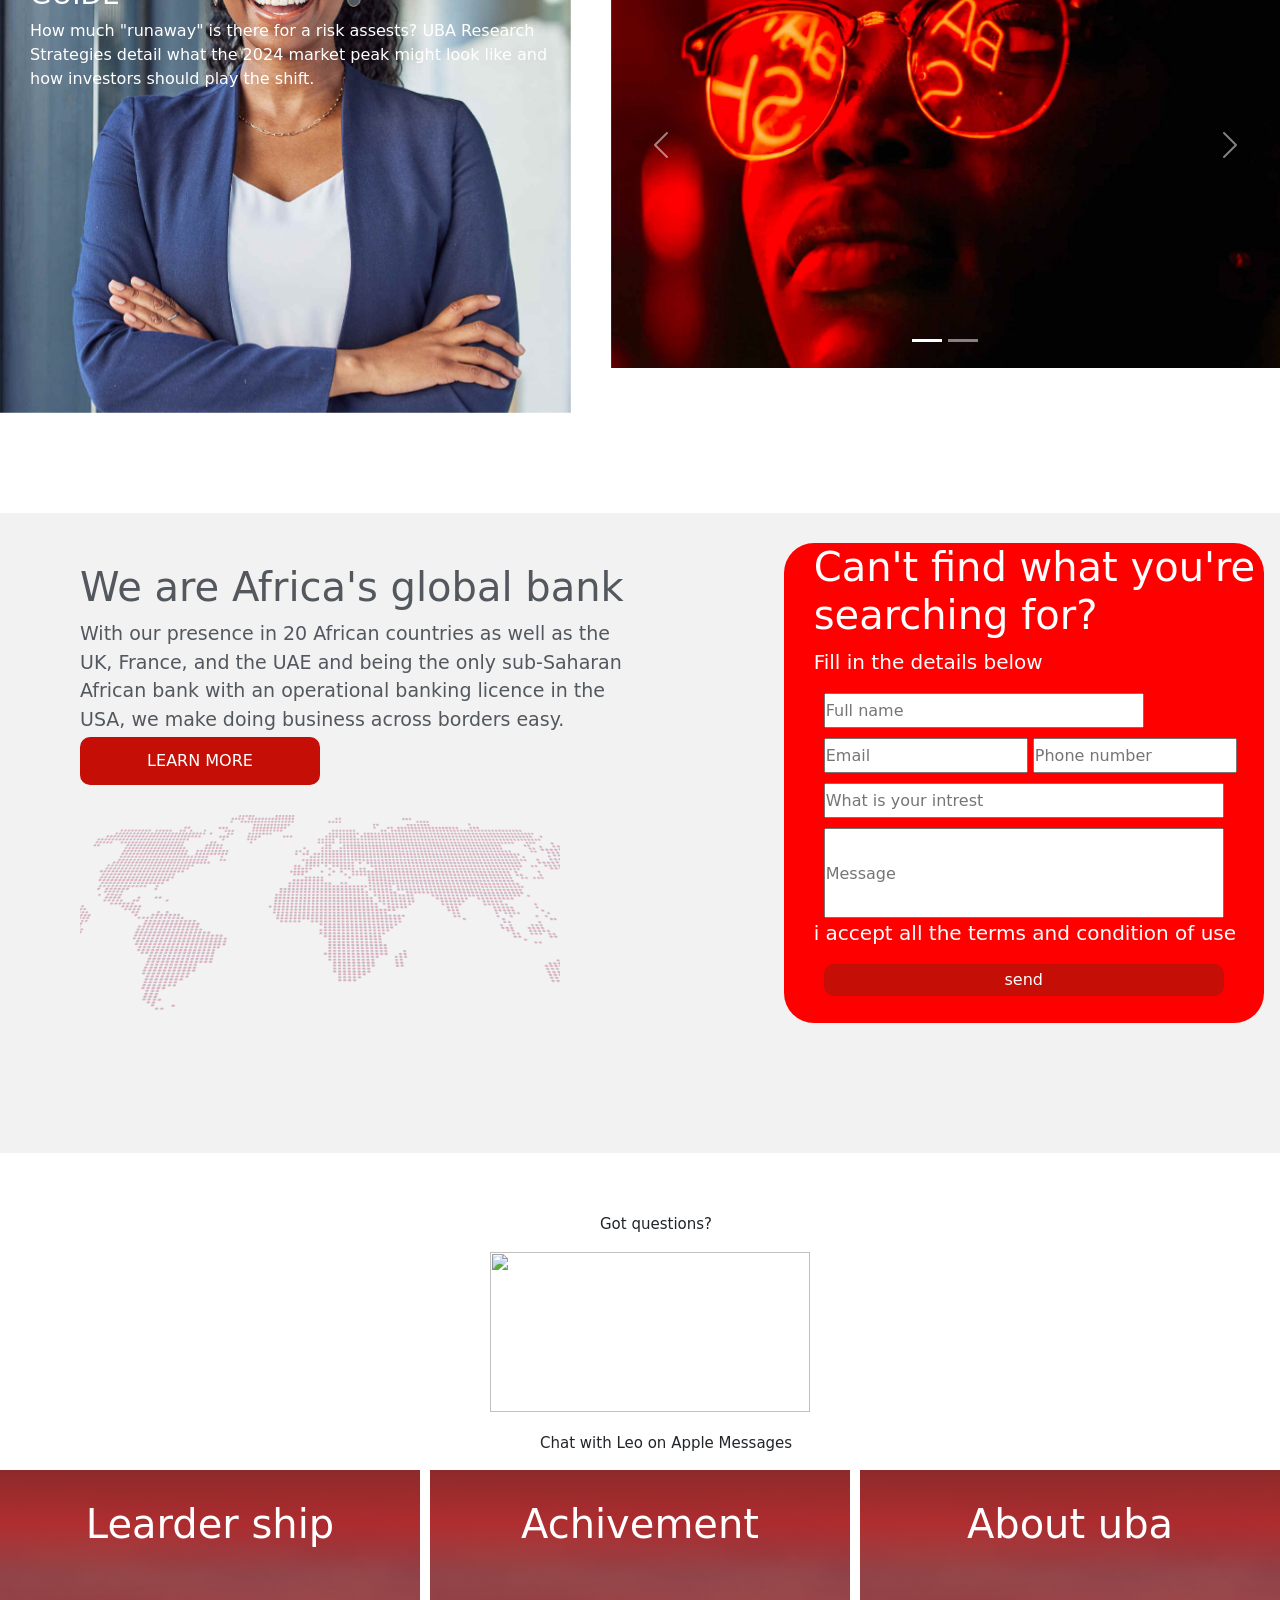
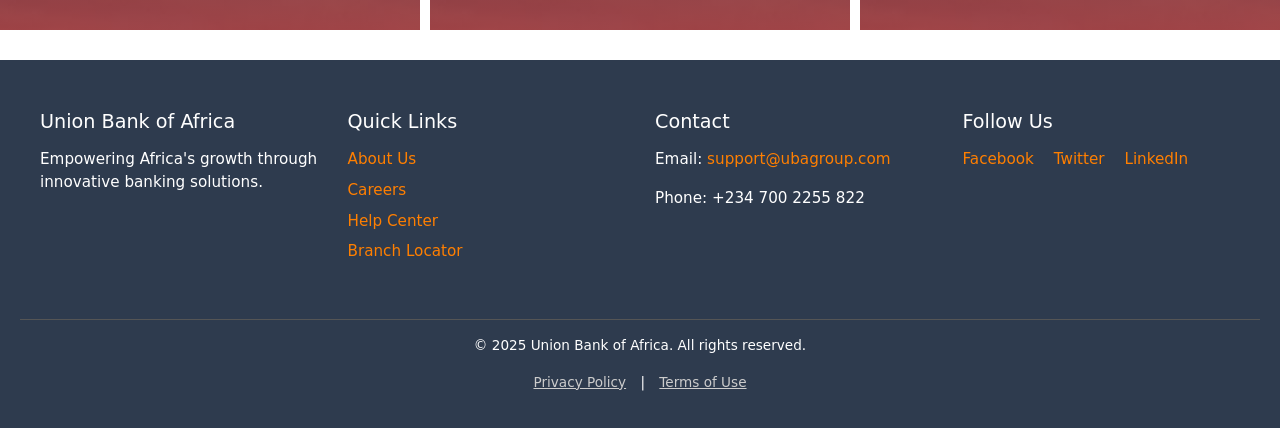
==== commit 7be7ad88: "all file" ====
--- a/index.html
+++ b/index.html
@@ -84,13 +84,16 @@
         <div class="carousel-inner">
 
             <div class="carousel-item active">
-                <img src="../muti/images/ubapics.jpg" class="d-block w-100" alt="...">
+                <img src="https://www.ubagroup.com/wp-content/uploads/2025/04/download-1.png" class="d-block w-100" alt="...">
             </div>
             <div class="carousel-item">
-                <img src="../muti/images/usa599.jpg" class="d-block w-100" alt="...">
+                <img src="https://www.ubagroup.com/wp-content/uploads/2024/07/United-by-one-bank-web-banner.jpg" class="d-block w-100" alt="...">
             </div>
             <div class="carousel-item">
-                <img src="../muti/images/uba333.jpg" class="d-block w-100" alt="...">
+                <img src="https://www.ubagroup.com/wp-content/uploads/2025/04/63rd-AGM-web-banner-1-light.png" class="d-block w-100" alt="...">
+            </div>
+            <div class="carousel-item">
+                <img src="https://www.ubagroup.com/wp-content/uploads/2022/09/UBA-House-for-Arise1.jpg" class="d-block w-100" alt="...">
             </div>
         </div>
     </div>
